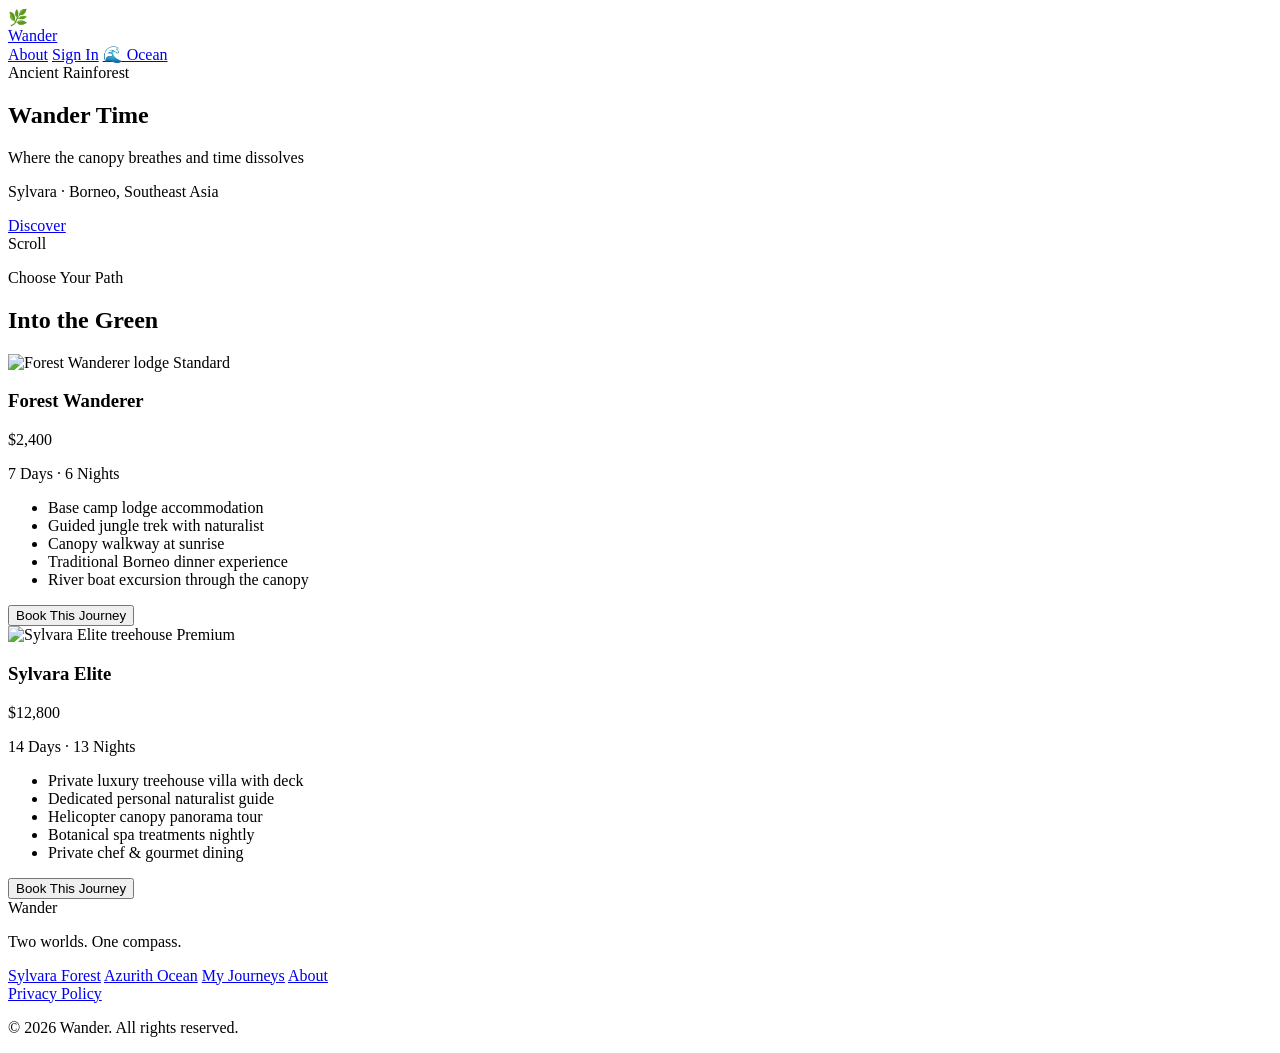
==== index.html @ bcd724b8 "each one has its own work. and label via its component" ====
<!DOCTYPE html>
<html lang="en">
<head>
    <meta charset="UTF-8">
    <meta name="viewport" content="width=device-width, initial-scale=1.0">
    <meta name="description" content="Wander into the Sylvara Rainforest. Intentional journeys for deep immersion.">
    <title>Wander — Sylvara Rainforest</title>
    <link rel="stylesheet" href="css/style.css">
</head>
<body class="forest-page">
    <!-- Custom Cursor -->
    <div id="leaf-cursor">🌿</div>

    <!-- Navigation -->
    <nav class="nav-container">
        <a href="index.html" class="wander-logo">Wander</a>
        <div class="nav-links">
            <a href="about.html"    class="glass-btn hover-link">About</a>
            <a href="bookings.html" id="bookings-link" class="hover-link glass-btn" style="display:none;">Journeys</a>
            <span id="user-label" class="user-label glass-btn" style="display:none;"></span>
            <a href="auth.html" id="auth-btn" class="glass-btn">Sign In</a>
            <a href="ocean.html" class="glass-btn ocean-switcher">🌊 Ocean</a>
        </div>
    </nav>

    <main>
        <!-- Hero Section -->
        <section class="hero-section">
            <div class="hero-bg"></div>
            <div class="hero-overlay"></div>
            <div class="hero-content scroll-reveal">
                <span class="dest-pill">Ancient Rainforest</span>
                <h1 class="wander-hero-title">Wander Time</h1>
                <p class="hero-tagline">Where the canopy breathes and time dissolves</p>
                <p class="hero-location">Sylvara · Borneo, Southeast Asia</p>
                <a href="#plans" class="glass-btn" style="margin-top: 24px;">Discover</a>
            </div>
            <div class="scroll-cue scroll-reveal delay-2">
                <div class="scroll-line"></div>
                <span class="scroll-text">Scroll</span>
            </div>
        </section>

        <!-- Plans Section -->
        <section id="plans" class="plans-section">
            <p class="section-eyebrow">Choose Your Path</p>
            <h2 class="section-title section-title-shift">Into the Green</h2>
            
            <div class="plans-grid">
                <!-- Standard Plan -->
                <article class="plan-card glass scroll-reveal delay-1">
                    <div class="plan-img-wrap">
                        <img src="https://images.unsplash.com/photo-1448375240586-882707db888b?fit=crop&w=600&q=80" alt="Forest Wanderer lodge" class="plan-img" loading="lazy">
                        <span class="plan-badge badge-standard">Standard</span>
                    </div>
                    <div class="plan-body">
                        <h3 class="plan-name">Forest Wanderer</h3>
                        <p class="plan-price">$2,400</p>
                        <p class="plan-duration">7 Days · 6 Nights</p>
                        <ul class="plan-features">
                            <li>Base camp lodge accommodation</li>
                            <li>Guided jungle trek with naturalist</li>
                            <li>Canopy walkway at sunrise</li>
                            <li>Traditional Borneo dinner experience</li>
                            <li>River boat excursion through the canopy</li>
                        </ul>
                        <button class="book-btn" data-plan='{"name":"Forest Wanderer","price":"$2,400","destination":"Sylvara Rainforest","duration":"7 Days · 6 Nights","type":"Standard"}'>Book This Journey</button>
                    </div>
                </article>

                <!-- Premium Plan -->
                <article class="plan-card glass scroll-reveal delay-2">
                    <div class="plan-img-wrap">
                        <img src="https://images.unsplash.com/photo-1596422846543-75c6fc197f07?fit=crop&w=600&q=80" alt="Sylvara Elite treehouse" class="plan-img" loading="lazy">
                        <span class="plan-badge badge-premium">Premium</span>
                    </div>
                    <div class="plan-body">
                        <h3 class="plan-name">Sylvara Elite</h3>
                        <p class="plan-price">$12,800</p>
                        <p class="plan-duration">14 Days · 13 Nights</p>
                        <ul class="plan-features">
                            <li>Private luxury treehouse villa with deck</li>
                            <li>Dedicated personal naturalist guide</li>
                            <li>Helicopter canopy panorama tour</li>
                            <li>Botanical spa treatments nightly</li>
                            <li>Private chef & gourmet dining</li>
                        </ul>
                        <button class="book-btn" data-plan='{"name":"Sylvara Elite","price":"$12,800","destination":"Sylvara Rainforest","duration":"14 Days · 13 Nights","type":"Premium"}'>Book This Journey</button>
                    </div>
                </article>
            </div>
        </section>
    </main>

    <!-- Footer -->
   <footer class="site-footer">
  <div class="footer-container">
    <div class="footer-brand">
      <span class="footer-logo">Wander</span>
      <p class="footer-tagline">Two worlds. One compass.</p>
    </div>
    <nav class="footer-nav">
      <a href="index.html" class="footer-link">Sylvara Forest</a>
      <a href="ocean.html" class="footer-link">Azurith Ocean</a>
      <a href="bookings.html" class="footer-link">My Journeys</a>
      <a href="about.html" class="footer-link">About</a>
    </nav>
    <div class="footer-legal">
      <a href="about.html#privacy" class="footer-link">Privacy Policy</a>
      <p class="footer-copyright">© 2026 Wander. All rights reserved.</p>
    </div>
  </div>
  <div class="footer-accent-line"></div>
</footer>

    <!-- Script Execution Order -->
    <script src="js/auth.js"></script>
    <script src="js/bookings.js"></script>
    <script src="js/main.js"></script>
    <script>
        // ===== BOOKING BUTTON DELEGATION =====
        document.addEventListener('DOMContentLoaded', () => {
            document.querySelectorAll('.book-btn').forEach(btn => {
                btn.addEventListener('click', () => {
                    const plan = JSON.parse(btn.dataset.plan);
                    if (typeof bookPlan === 'function') bookPlan(plan);
                });
            });
        });
    </script>
</body>
</html>
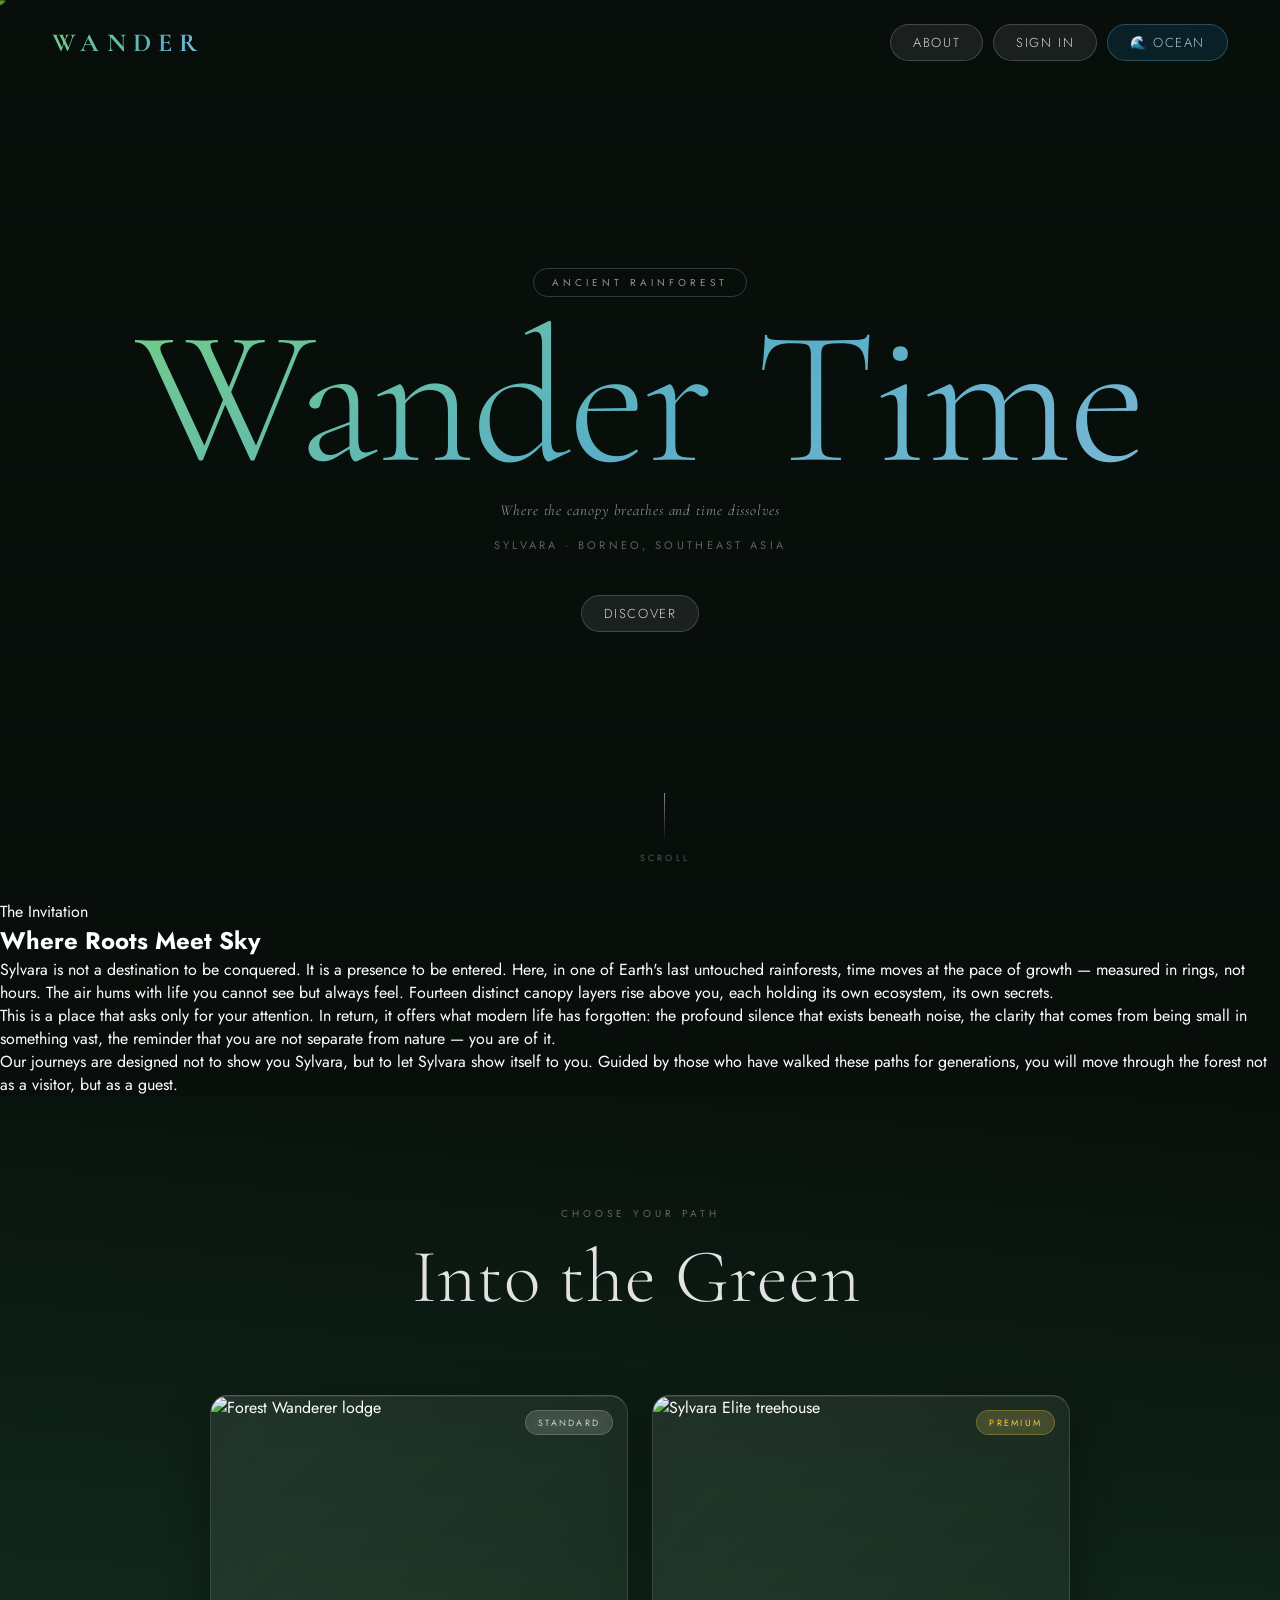
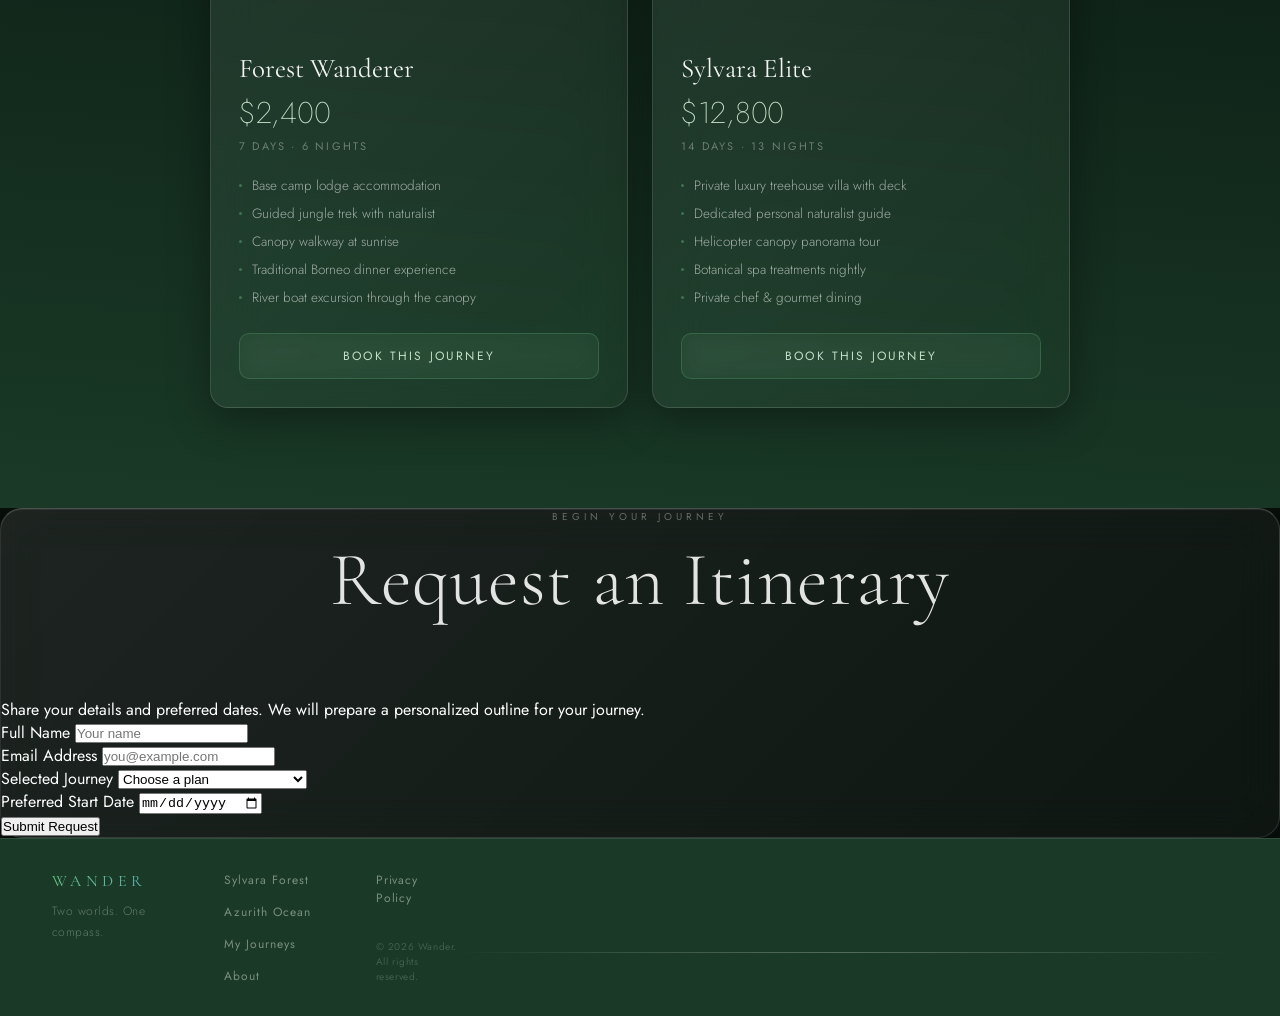
==== commit 46267820: "a little tweak" ====
--- a/index.html
+++ b/index.html
@@ -40,6 +40,19 @@
                 <span class="scroll-text">Scroll</span>
             </div>
         </section>
+
+<!-- DESTINATION INTRODUCTION -->
+<section class="intro-section">
+  <div class="intro-container">
+    <p class="intro-eyebrow">The Invitation</p>
+    <h2 class="intro-title">Where Roots Meet Sky</h2>
+    <div class="intro-content">
+      <p>Sylvara is not a destination to be conquered. It is a presence to be entered. Here, in one of Earth's last untouched rainforests, time moves at the pace of growth — measured in rings, not hours. The air hums with life you cannot see but always feel. Fourteen distinct canopy layers rise above you, each holding its own ecosystem, its own secrets.</p>
+      <p>This is a place that asks only for your attention. In return, it offers what modern life has forgotten: the profound silence that exists beneath noise, the clarity that comes from being small in something vast, the reminder that you are not separate from nature — you are of it.</p>
+      <p>Our journeys are designed not to show you Sylvara, but to let Sylvara show itself to you. Guided by those who have walked these paths for generations, you will move through the forest not as a visitor, but as a guest.</p>
+    </div>
+  </div>
+</section>
 
         <!-- Plans Section -->
         <section id="plans" class="plans-section">
@@ -90,6 +103,42 @@
                 </article>
             </div>
         </section>
+        <!-- INQUIRY / REQUEST MODULE -->
+<section id="inquiry" class="inquiry-section">
+  <div class="inquiry-container glass">
+    <p class="section-eyebrow">Begin Your Journey</p>
+    <h2 class="section-title">Request an Itinerary</h2>
+    <p class="inquiry-sub">Share your details and preferred dates. We will prepare a personalized outline for your journey.</p>
+
+    <form id="journey-inquiry-form" autocomplete="off">
+      <div class="form-grid">
+        <div class="form-group">
+          <label class="inquiry-label" for="inq-name">Full Name</label>
+          <input id="inq-name" class="inquiry-input" type="text" required placeholder="Your name">
+        </div>
+        <div class="form-group">
+          <label class="inquiry-label" for="inq-email">Email Address</label>
+          <input id="inq-email" class="inquiry-input" type="email" required placeholder="you@example.com">
+        </div>
+        <div class="form-group">
+          <label class="inquiry-label" for="inq-plan">Selected Journey</label>
+          <select id="inq-plan" class="inquiry-input" required>
+            <option value="" disabled selected>Choose a plan</option>
+            <option value="Forest Wanderer">Forest Wanderer (Standard)</option>
+            <option value="Sylvara Elite">Sylvara Elite (Premium)</option>
+            <option value="Sylvara Elite">Custom Plan (Diamond)</option>
+          </select>
+        </div>
+        <div class="form-group">
+          <label class="inquiry-label" for="inq-date">Preferred Start Date</label>
+          <input id="inq-date" class="inquiry-input" type="date" required>
+        </div>
+      </div>
+      <div id="inquiry-error" class="inquiry-error"></div>
+      <button type="submit" class="inquiry-submit">Submit Request</button>
+    </form>
+  </div>
+</section>
     </main>
 
     <!-- Footer -->
--- a/css/style.css
+++ b/css/style.css
@@ -0,0 +1,995 @@
+@import url('https://fonts.googleapis.com/css2?family=Cormorant+Garamond:ital,wght@0,300;0,400;0,600;1,300;1,400&family=Jost:wght@200;300;400;500&display=swap');
+
+/* ===== RESET ===== */
+*, *::before, *::after { margin: 0; padding: 0; box-sizing: border-box; }
+html { scroll-behavior: smooth; }
+body { font-family: 'Jost', sans-serif; overflow-x: hidden; color: #fff; }
+
+/* ===== SURFACE TEXTURE ===== */
+body::before {
+  content: '';
+  position: fixed;
+  inset: 0;
+  background-image: url("image/svg+xml,%3Csvg viewBox='0 0 256 256' xmlns='http://www.w3.org/2000/svg'%3E%3Cfilter id='noise'%3E%3CfeTurbulence type='fractalNoise' baseFrequency='0.85' numOctaves='4' stitchTiles='stitch'/%3E%3C/filter%3E%3Crect width='100%25' height='100%25' filter='url(%23noise)' opacity='0.025'/%3E%3C/svg%3E");
+  pointer-events: none;
+  z-index: 1;
+  opacity: 0.7;
+}
+
+/* ===== CUSTOM CURSOR ===== */
+* { cursor: none !important; }
+#leaf-cursor {
+  position: fixed;
+  width: 28px;
+  height: 28px;
+  top: 0; left: 0;
+  pointer-events: none;
+  z-index: 99999;
+  transform: translate(-50%, -50%) rotate(-20deg);
+  transition: transform 0.12s ease;
+  will-change: left, top;
+}
+#leaf-cursor.clicking {
+  transform: translate(-50%, -50%) rotate(-20deg) scale(0.75);
+}
+
+/* ===== CSS VARIABLES ===== */
+:root {
+  --forest-darkest: #080f0b;
+  --forest-dark:    #0d1f15;
+  --forest-mid:     #1a3a27;
+  --forest-main:    #2e5c40;
+  --forest-light:   #4d8a60;
+  --forest-cream:   #c5dfc8;
+  --forest-mist:    rgba(197,223,200,0.12);
+  --ocean-darkest:  #060d14;
+  --ocean-dark:     #0a1e2e;
+  --ocean-mid:      #0e3550;
+  --ocean-main:     #1a6a9a;
+  --ocean-light:    #7ab8d4;
+  --ocean-sky:      #b8d8ea;
+  --ocean-sand:     #dfc89a;
+  --ocean-mist:     rgba(122,184,212,0.12);
+  --glass-bg:       rgba(255,255,255,0.07);
+  --glass-border:   rgba(255,255,255,0.16);
+  --glass-shadow:   0 8px 32px rgba(0,0,0,0.25);
+}
+
+/* ===== GLASS MORPHISM (UPGRADED) ===== */
+.glass {
+  background: linear-gradient(135deg, rgba(255,255,255,0.09), rgba(255,255,255,0.03));
+  border: 1px solid rgba(255,255,255,0.12);
+  border-top: 1px solid rgba(255,255,255,0.22);
+  border-radius: 22px;
+  box-shadow: 
+    0 12px 40px rgba(0,0,0,0.35),
+    inset 0 1px 0 rgba(255,255,255,0.08);
+  backdrop-filter: blur(24px) saturate(1.15);
+  -webkit-backdrop-filter: blur(24px) saturate(1.15);
+}
+
+/* ===== GLASS BUTTONS ===== */
+.glass-btn {
+  display: inline-block;
+  background: rgba(255,255,255,0.08);
+  backdrop-filter: blur(14px);
+  -webkit-backdrop-filter: blur(14px);
+  border: 1px solid rgba(255,255,255,0.18);
+  border-radius: 100px;
+  padding: 8px 22px;
+  font-family: 'Jost', sans-serif;
+  font-size: 13px;
+  font-weight: 300;
+  letter-spacing: 0.12em;
+  text-transform: uppercase;
+  text-decoration: none;
+  color: rgba(255,255,255,0.82);
+  transition: all 0.35s cubic-bezier(0.34, 1.56, 0.64, 1);
+  white-space: nowrap;
+}
+.glass-btn:hover {
+  background: rgba(255,255,255,0.16);
+  border-color: rgba(255,255,255,0.38);
+  color: #fff;
+  box-shadow: 0 0 24px rgba(255,255,255,0.08);
+  transform: translateY(-1px);
+}
+.glass-btn:active { transform: scale(0.97); transition-duration: 0.1s; }
+.ocean-switcher {
+  background: rgba(26,106,154,0.2);
+  border-color: rgba(122,184,212,0.3);
+  color: rgba(184,216,234,0.9);
+}
+.ocean-switcher:hover {
+  background: rgba(26,106,154,0.35);
+  border-color: rgba(122,184,212,0.55);
+  color: #b8d8ea;
+}
+.forest-switcher {
+  background: rgba(46,92,64,0.25);
+  border-color: rgba(77,138,96,0.35);
+  color: rgba(197,223,200,0.9);
+}
+.forest-switcher:hover {
+  background: rgba(46,92,64,0.42);
+  border-color: rgba(197,223,200,0.5);
+  color: #c5dfc8;
+}
+
+/* ===== NAVBAR ===== */
+.nav-container {
+  position: fixed;
+  top: 0;
+  width: 100%;
+  z-index: 200;
+  padding: 24px 52px;
+  display: flex;
+  justify-content: space-between;
+  align-items: center;
+  transition: padding 0.4s ease, background 0.4s ease;
+}
+.nav-container.scrolled {
+  padding: 14px 52px;
+  background: rgba(0,0,0,0.35);
+  backdrop-filter: blur(24px);
+  -webkit-backdrop-filter: blur(24px);
+  border-bottom: 1px solid rgba(255,255,255,0.07);
+}
+.nav-links { display: flex; gap: 10px; align-items: center; }
+
+/* ===== WANDER LOGO: LIQUID GRADIENT FLOW ===== */
+/* ===== WANDER LOGO: BOLD + LIQUID GRADIENT ===== */
+.wander-logo {
+  font-family: 'Cormorant Garamond', serif;
+  font-weight: 800;
+  font-size: 26px;
+  letter-spacing: 0.28em;
+  text-transform: uppercase;
+  text-decoration: none;
+  background: linear-gradient(115deg, #72cc87 0%, #5aaec8 40%, #d4f0ff 70%, #8ecfe8 100%);
+  background-size: 200% 200%;
+  background-position: 0% 50%;
+  -webkit-background-clip: text;
+  background-clip: text;
+  -webkit-text-fill-color: transparent;
+  color: transparent;
+  animation: logo-gradient-flow 9s ease-in-out infinite;
+  will-change: background-position;
+}
+
+@keyframes logo-gradient-flow {
+  0%, 100% { background-position: 0% 50%; }
+  50% { background-position: 100% 50%; }
+}
+
+@media (prefers-reduced-motion: reduce) {
+  .wander-logo { animation: none; }
+}
+/* ===== USER LABEL ===== */
+.user-label {
+  font-size: 12px;
+  letter-spacing: 0.1em;
+  color: rgba(255,255,255,0.4);
+  font-weight: 300;
+  padding: 8px 12px;
+}
+
+/* ===== HERO ===== */
+.hero-section {
+  position: relative;
+  height: 100vh;
+  min-height: 600px;
+  display: flex;
+  flex-direction: column;
+  align-items: center;
+  justify-content: center;
+  overflow: hidden;
+}
+.hero-bg {
+  position: absolute;
+  inset: -6%;
+  background-size: cover;
+  background-position: center;
+  will-change: transform;
+  z-index: 0;
+  transition: transform 0.08s linear;
+}
+.hero-overlay { position: absolute; inset: 0; z-index: 1; }
+.hero-content {
+  position: relative;
+  z-index: 2;
+  text-align: center;
+  display: flex;
+  flex-direction: column;
+  align-items: center;
+  gap: 18px;
+  padding: 0 24px;
+}
+/* Forest hero */
+.forest-page .hero-bg {
+  background-image: url('https://images.unsplash.com/photo-1448375240586-882707db888b?fit=crop&w=1920&q=80');
+}
+.forest-page .hero-overlay {
+  background: linear-gradient(to bottom, rgba(8,15,11,0.45) 0%, rgba(8,15,11,0.15) 40%, rgba(8,15,11,0.72) 100%);
+}
+.forest-page { background-color: var(--forest-darkest); }
+/* Ocean hero */
+.ocean-page .hero-bg {
+  background-image: url('https://images.unsplash.com/photo-1505118380757-91f5f5632de0?fit=crop&w=1920&q=80');
+}
+.ocean-page .hero-overlay {
+  background: linear-gradient(to bottom, rgba(6,13,20,0.35) 0%, rgba(6,13,20,0.1) 40%, rgba(6,13,20,0.7) 100%);
+}
+.ocean-page { background-color: var(--ocean-darkest); }
+
+/* ===== HERO TYPOGRAPHY ===== */
+.dest-pill {
+  font-size: 10px;
+  font-weight: 400;
+  letter-spacing: 0.4em;
+  text-transform: uppercase;
+  color: rgba(255,255,255,0.55);
+  padding: 6px 18px;
+  border: 1px solid rgba(255,255,255,0.18);
+  border-radius: 100px;
+  backdrop-filter: blur(8px);
+}
+.wander-hero-title {
+  font-family: 'Cormorant Garamond', serif;
+  font-weight: 300;
+  font-size: clamp(88px, 15vw, 196px);
+  line-height: 0.88;
+  letter-spacing: -0.01em;
+  background: linear-gradient(150deg, #72cc87 0%, #5aaec8 55%, #7ab8d4 100%);
+  -webkit-background-clip: text;
+  -webkit-text-fill-color: transparent;
+  background-clip: text;
+}
+.hero-tagline {
+  font-size: 15px;
+  font-weight: 300;
+  font-style: italic;
+  font-family: 'Cormorant Garamond', serif;
+  color: rgba(255,255,255,0.6);
+  letter-spacing: 0.06em;
+}
+.hero-location {
+  font-size: 11px;
+  font-weight: 400;
+  letter-spacing: 0.3em;
+  text-transform: uppercase;
+  color: rgba(255,255,255,0.35);
+}
+
+/* ===== SCROLL INDICATOR ===== */
+.scroll-cue {
+  position: absolute;
+  bottom: 36px;
+  left: 50%;
+  transform: translateX(-50%);
+  z-index: 2;
+  display: flex;
+  flex-direction: column;
+  align-items: center;
+  gap: 10px;
+}
+.scroll-line {
+  width: 1px;
+  height: 48px;
+  background: linear-gradient(to bottom, rgba(255,255,255,0.5), transparent);
+  animation: lineBreath 2.2s ease-in-out infinite;
+}
+.scroll-text {
+  font-size: 9px;
+  letter-spacing: 0.35em;
+  text-transform: uppercase;
+  color: rgba(255,255,255,0.3);
+}
+@keyframes lineBreath {
+  0%, 100% { opacity: 0.35; transform: scaleY(1); }
+  50% { opacity: 0.75; transform: scaleY(1.15); }
+}
+
+/* ===== PLANS SECTION ===== */
+.plans-section {
+  padding: 110px 52px 100px;
+  position: relative;
+  z-index: 2;
+}
+.forest-page .plans-section {
+  background: linear-gradient(185deg, var(--forest-darkest) 0%, var(--forest-dark) 35%, var(--forest-mid) 100%);
+}
+.ocean-page .plans-section {
+  background: linear-gradient(185deg, var(--ocean-darkest) 0%, var(--ocean-dark) 35%, var(--ocean-mid) 100%);
+}
+.section-eyebrow {
+  font-size: 10px;
+  letter-spacing: 0.4em;
+  text-transform: uppercase;
+  color: rgba(255,255,255,0.35);
+  text-align: center;
+  margin-bottom: 10px;
+}
+.section-title {
+  font-family: 'Cormorant Garamond', serif;
+  font-size: clamp(42px, 6vw, 76px);
+  font-weight: 300;
+  text-align: center;
+  color: rgba(255,255,255,0.88);
+  margin-bottom: 72px;
+  letter-spacing: 0.01em;
+  display: inline-block;
+  width: 100%;
+}
+
+/* ===== PLAN CARDS ===== */
+.plans-grid {
+  display: grid;
+  grid-template-columns: repeat(auto-fit, minmax(320px, 1fr));
+  gap: 24px;
+  max-width: 860px;
+  margin: 0 auto;
+}
+.plan-card {
+  border-radius: 18px;
+  overflow: hidden;
+  transition: transform 0.45s cubic-bezier(0.4,0,0.2,1), box-shadow 0.45s ease;
+}
+.plan-card:hover {
+  transform: translateY(-10px);
+  box-shadow: 0 32px 72px rgba(0,0,0,0.45);
+}
+.plan-img-wrap {
+  height: 230px;
+  overflow: hidden;
+  position: relative;
+}
+.plan-img {
+  width: 100%;
+  height: 100%;
+  object-fit: cover;
+  transition: transform 0.7s cubic-bezier(0.4,0,0.2,1);
+  display: block;
+}
+.plan-card:hover .plan-img { transform: scale(1.08); }
+.plan-badge {
+  position: absolute;
+  top: 14px;
+  right: 14px;
+  font-size: 9px;
+  letter-spacing: 0.25em;
+  text-transform: uppercase;
+  padding: 5px 12px;
+  border-radius: 100px;
+  font-weight: 400;
+}
+.badge-standard {
+  background: rgba(255,255,255,0.12);
+  backdrop-filter: blur(10px);
+  color: rgba(255,255,255,0.75);
+  border: 1px solid rgba(255,255,255,0.18);
+}
+.badge-premium {
+  background: rgba(255,210,60,0.15);
+  backdrop-filter: blur(10px);
+  color: #f5c842;
+  border: 1px solid rgba(255,210,60,0.28);
+}
+.plan-body { padding: 26px 28px 28px; }
+.plan-name {
+  font-family: 'Cormorant Garamond', serif;
+  font-size: 27px;
+  font-weight: 400;
+  color: rgba(255,255,255,0.94);
+  margin-bottom: 6px;
+}
+.plan-price {
+  font-size: 30px;
+  font-weight: 200;
+  letter-spacing: -0.01em;
+  margin-bottom: 4px;
+}
+.forest-page .plan-price { color: var(--forest-cream); }
+.ocean-page  .plan-price  { color: var(--ocean-sand); }
+.plan-duration {
+  font-size: 11px;
+  letter-spacing: 0.2em;
+  text-transform: uppercase;
+  color: rgba(255,255,255,0.35);
+  margin-bottom: 22px;
+}
+.plan-features {
+  list-style: none;
+  margin-bottom: 26px;
+  display: flex;
+  flex-direction: column;
+  gap: 9px;
+}
+.plan-features li {
+  font-size: 13.5px;
+  font-weight: 300;
+  color: rgba(255,255,255,0.58);
+  display: flex;
+  align-items: center;
+  gap: 10px;
+}
+.plan-features li::before {
+  content: '';
+  width: 3px;
+  height: 3px;
+  border-radius: 50%;
+  flex-shrink: 0;
+  opacity: 0.7;
+}
+.forest-page .plan-features li::before { background: var(--forest-light); }
+.ocean-page  .plan-features li::before { background: var(--ocean-light); }
+
+/* Book Button */
+.book-btn {
+  width: 100%;
+  padding: 13px;
+  border-radius: 10px;
+  font-family: 'Jost', sans-serif;
+  font-size: 12px;
+  font-weight: 400;
+  letter-spacing: 0.18em;
+  text-transform: uppercase;
+  border: none;
+  transition: all 0.35s cubic-bezier(0.34, 1.56, 0.64, 1);
+}
+.forest-page .book-btn {
+  background: rgba(46,92,64,0.3);
+  backdrop-filter: blur(12px);
+  border: 1px solid rgba(77,138,96,0.45);
+  color: var(--forest-cream);
+}
+.forest-page .book-btn:hover {
+  background: rgba(46,92,64,0.55);
+  border-color: rgba(197,223,200,0.55);
+  box-shadow: 0 0 32px rgba(46,92,64,0.35);
+  transform: translateY(-2px);
+}
+.forest-page .book-btn:active { transform: scale(0.98); transition-duration: 0.1s; }
+.ocean-page .book-btn {
+  background: rgba(26,106,154,0.28);
+  backdrop-filter: blur(12px);
+  border: 1px solid rgba(26,106,154,0.5);
+  color: var(--ocean-sky);
+}
+.ocean-page .book-btn:hover {
+  background: rgba(26,106,154,0.48);
+  border-color: rgba(122,184,212,0.55);
+  box-shadow: 0 0 32px rgba(26,106,154,0.3);
+  transform: translateY(-2px);
+}
+.ocean-page .book-btn:active { transform: scale(0.98); transition-duration: 0.1s; }
+
+/* ===== SCROLL REVEAL (UPGRADED) ===== */
+.scroll-reveal {
+  opacity: 0;
+  transform: translateY(24px) scale(0.98);
+  filter: blur(4px);
+  transition: opacity 0.9s cubic-bezier(0.4,0,0.2,1),
+              transform 0.9s cubic-bezier(0.4,0,0.2,1),
+              filter 0.7s cubic-bezier(0.4,0,0.2,1);
+}
+.scroll-reveal.delay-1 { transition-delay: 0.12s; }
+.scroll-reveal.delay-2 { transition-delay: 0.24s; }
+.scroll-reveal.delay-3 { transition-delay: 0.36s; }
+.scroll-reveal.delay-4 { transition-delay: 0.5s; }
+.scroll-reveal.revealed {
+  opacity: 1;
+  transform: translateY(0) scale(1);
+  filter: blur(0);
+}
+
+/* ===== SCROLL SHIFT ===== */
+.section-title-shift {
+  display: block;
+  transition: transform 0.12s linear;
+}
+
+/* ===== TOAST ===== */
+.wander-toast {
+  position: fixed;
+  bottom: 44px;
+  left: 50%;
+  transform: translateX(-50%) translateY(16px);
+  background: rgba(20,30,22,0.9);
+  backdrop-filter: blur(20px);
+  -webkit-backdrop-filter: blur(20px);
+  border: 1px solid rgba(255,255,255,0.14);
+  color: rgba(255,255,255,0.88);
+  padding: 13px 32px;
+  border-radius: 100px;
+  font-family: 'Jost', sans-serif;
+  font-size: 13px;
+  font-weight: 300;
+  letter-spacing: 0.06em;
+  z-index: 9999;
+  opacity: 0;
+  transition: all 0.4s cubic-bezier(0.4,0,0.2,1);
+  pointer-events: none;
+}
+.wander-toast.show {
+  opacity: 1;
+  transform: translateX(-50%) translateY(0);
+}
+
+/* ===== FOOTER ===== */
+/* ===== PREMIUM FOOTER ===== */
+.site-footer {
+  position: relative;
+  padding: 72px 52px 32px;
+  border-top: 1px solid rgba(255,255,255,0.08);
+  transition: background 0.5s ease;
+}
+.forest-page .site-footer {
+  background: linear-gradient(185deg, var(--forest-mid) 0%, var(--forest-darkest) 100%);
+  border-top-color: rgba(197,223,200,0.12);
+}
+.ocean-page .site-footer {
+  background: linear-gradient(185deg, var(--ocean-mid) 0%, var(--ocean-darkest) 100%);
+  border-top-color: rgba(122,184,212,0.12);
+}
+
+.footer-container {
+  display: grid;
+  grid-template-columns: 1.2fr 1fr 0.8fr;
+  gap: 48px;
+  max-width: 1100px;
+  margin: 0 auto;
+}
+
+.footer-logo {
+  font-family: 'Cormorant Garamond', serif;
+  font-size: 16px;
+  letter-spacing: 0.28em;
+  text-transform: uppercase;
+  background: linear-gradient(135deg, #68c281, #5aaec8);
+  -webkit-background-clip: text;
+  -webkit-text-fill-color: transparent;
+  background-clip: text;
+  display: block;
+  margin-bottom: 10px;
+}
+
+.footer-tagline {
+  font-size: 12px;
+  font-weight: 300;
+  color: rgba(255,255,255,0.32);
+  letter-spacing: 0.04em;
+  line-height: 1.7;
+}
+
+.footer-nav, .footer-legal {
+  display: flex;
+  flex-direction: column;
+  gap: 14px;
+}
+
+.footer-link {
+  font-size: 12px;
+  letter-spacing: 0.08em;
+  color: rgba(255,255,255,0.42);
+  text-decoration: none;
+  transition: color 0.3s ease, transform 0.25s ease;
+  display: inline-block;
+}
+.footer-link:hover {
+  color: rgba(255,255,255,0.88);
+  transform: translateX(4px);
+}
+
+.footer-copyright {
+  font-size: 10px;
+  color: rgba(255,255,255,0.18);
+  margin-top: 18px;
+  letter-spacing: 0.06em;
+}
+
+.footer-accent-line {
+  width: 100%;
+  height: 1px;
+  margin-top: 48px;
+  background: linear-gradient(90deg, 
+    transparent 0%, 
+    rgba(255,255,255,0.12) 20%, 
+    rgba(255,255,255,0.25) 50%, 
+    rgba(255,255,255,0.12) 80%, 
+    transparent 100%
+  );
+}
+
+
+/* ===== AUTH PAGE ===== */
+.auth-page {
+  min-height: 100vh;
+  background: linear-gradient(145deg, var(--forest-darkest) 0%, #06111d 55%, var(--ocean-darkest) 100%);
+  display: flex;
+  align-items: center;
+  justify-content: center;
+  padding: 100px 24px 48px;
+  position: relative;
+  z-index: 2;
+}
+.auth-card {
+  width: 100%;
+  max-width: 400px;
+  border-radius: 22px;
+  padding: 48px 42px;
+}
+.auth-logo {
+  font-family: 'Cormorant Garamond', serif;
+  font-size: 18px;
+  letter-spacing: 0.35em;
+  text-transform: uppercase;
+  background: linear-gradient(135deg, #68c281, #5aaec8);
+  -webkit-background-clip: text;
+  -webkit-text-fill-color: transparent;
+  background-clip: text;
+  display: block;
+  margin-bottom: 32px;
+}
+.auth-title {
+  font-family: 'Cormorant Garamond', serif;
+  font-size: 38px;
+  font-weight: 300;
+  color: rgba(255,255,255,0.92);
+  margin-bottom: 6px;
+}
+.auth-sub {
+  font-size: 13px;
+  font-weight: 300;
+  color: rgba(255,255,255,0.38);
+  margin-bottom: 36px;
+  letter-spacing: 0.04em;
+}
+.auth-label {
+  font-size: 10px;
+  letter-spacing: 0.3em;
+  text-transform: uppercase;
+  color: rgba(255,255,255,0.4);
+  display: block;
+  margin-bottom: 7px;
+}
+.auth-input {
+  width: 100%;
+  background: rgba(255,255,255,0.06);
+  border: 1px solid rgba(255,255,255,0.13);
+  border-radius: 10px;
+  padding: 13px 16px;
+  font-family: 'Jost', sans-serif;
+  font-size: 14px;
+  font-weight: 300;
+  color: rgba(255,255,255,0.88);
+  outline: none;
+  transition: border-color 0.3s, box-shadow 0.3s, transform 0.2s;
+  margin-bottom: 20px;
+}
+.auth-input::placeholder { color: rgba(255,255,255,0.25); }
+.auth-input:focus {
+  border-color: rgba(255,255,255,0.35);
+  box-shadow: 0 0 0 4px rgba(255,255,255,0.06);
+  transform: translateY(-1px);
+}
+.auth-submit {
+  width: 100%;
+  padding: 14px;
+  border-radius: 10px;
+  font-family: 'Jost', sans-serif;
+  font-size: 12px;
+  font-weight: 400;
+  letter-spacing: 0.2em;
+  text-transform: uppercase;
+  background: rgba(255,255,255,0.1);
+  backdrop-filter: blur(12px);
+  border: 1px solid rgba(255,255,255,0.2);
+  color: rgba(255,255,255,0.9);
+  transition: all 0.35s cubic-bezier(0.34, 1.56, 0.64, 1);
+  margin-top: 6px;
+}
+.auth-submit:hover {
+  background: rgba(255,255,255,0.18);
+  border-color: rgba(255,255,255,0.38);
+  box-shadow: 0 0 28px rgba(255,255,255,0.07);
+  color: #fff;
+  transform: translateY(-1px);
+}
+.auth-submit:active { transform: scale(0.98); transition-duration: 0.1s; }
+.auth-toggle {
+  text-align: center;
+  margin-top: 26px;
+  font-size: 13px;
+  font-weight: 300;
+  color: rgba(255,255,255,0.35);
+}
+.auth-toggle a {
+  color: rgba(255,255,255,0.7);
+  text-decoration: none;
+  border-bottom: 1px solid rgba(255,255,255,0.25);
+  transition: color 0.3s, border-color 0.3s;
+}
+.auth-toggle a:hover { color: #fff; border-color: rgba(255,255,255,0.65); }
+.auth-error {
+  font-size: 12px;
+  color: #ff8888;
+  margin-bottom: 14px;
+  letter-spacing: 0.04em;
+  min-height: 18px;
+}
+
+/* ===== BOOKINGS PAGE ===== */
+.inner-page {
+  min-height: 100vh;
+  padding: 120px 52px 80px;
+  position: relative;
+  z-index: 2;
+}
+.forest-page.inner-page, .forest-page .inner-page {
+  background: linear-gradient(170deg, var(--forest-darkest) 0%, var(--forest-dark) 50%, var(--forest-mid) 100%);
+}
+.default-inner {
+  background: linear-gradient(145deg, var(--forest-darkest) 0%, #060f14 60%, var(--ocean-dark) 100%);
+}
+.page-title {
+  font-family: 'Cormorant Garamond', serif;
+  font-size: clamp(42px, 7vw, 80px);
+  font-weight: 300;
+  color: rgba(255,255,255,0.9);
+  margin-bottom: 8px;
+}
+.page-sub {
+  font-size: 13px;
+  font-weight: 300;
+  color: rgba(255,255,255,0.35);
+  letter-spacing: 0.06em;
+  margin-bottom: 56px;
+}
+.booking-item {
+  border-radius: 14px;
+  padding: 22px 26px;
+  margin-bottom: 14px;
+  display: flex;
+  justify-content: space-between;
+  align-items: center;
+  gap: 20px;
+  background: rgba(255,255,255,0.04);
+  border: 1px solid rgba(255,255,255,0.08);
+  transition: background 0.3s;
+}
+.booking-item:hover { background: rgba(255,255,255,0.07); }
+.booking-left { flex: 1; }
+.booking-name {
+  font-family: 'Cormorant Garamond', serif;
+  font-size: 23px;
+  font-weight: 400;
+  color: rgba(255,255,255,0.9);
+  margin-bottom: 4px;
+}
+.booking-meta {
+  font-size: 12px;
+  font-weight: 300;
+  color: rgba(255,255,255,0.38);
+  letter-spacing: 0.05em;
+}
+.booking-right { display: flex; align-items: center; gap: 20px; flex-shrink: 0; }
+.booking-price {
+  font-size: 24px;
+  font-weight: 200;
+  color: var(--forest-cream);
+  letter-spacing: -0.01em;
+}
+.cancel-btn {
+  background: rgba(220,60,60,0.1);
+  border: 1px solid rgba(220,60,60,0.22);
+  color: rgba(255,140,140,0.75);
+  border-radius: 8px;
+  padding: 7px 15px;
+  font-family: 'Jost', sans-serif;
+  font-size: 10px;
+  letter-spacing: 0.18em;
+  text-transform: uppercase;
+  font-weight: 400;
+  transition: all 0.3s;
+}
+.cancel-btn:hover {
+  background: rgba(220,60,60,0.22);
+  border-color: rgba(220,60,60,0.4);
+  color: #ff9999;
+}
+.empty-state {
+  text-align: center;
+  padding: 100px 24px;
+  color: rgba(255,255,255,0.3);
+}
+.empty-state-title {
+  font-family: 'Cormorant Garamond', serif;
+  font-size: 36px;
+  font-weight: 300;
+  margin-bottom: 12px;
+  color: rgba(255,255,255,0.4);
+}
+.empty-state-text {
+  font-size: 14px;
+  font-weight: 300;
+  margin-bottom: 32px;
+  letter-spacing: 0.04em;
+}
+
+/* ===== ABOUT PAGE ===== */
+.about-content { max-width: 680px; margin: 0 auto; }
+.about-hero-title {
+  font-family: 'Cormorant Garamond', serif;
+  font-size: clamp(64px, 12vw, 130px);
+  font-weight: 300;
+  line-height: 0.9;
+  background: linear-gradient(135deg, #72cc87 0%, #5aaec8 100%);
+  -webkit-background-clip: text;
+  -webkit-text-fill-color: transparent;
+  background-clip: text;
+  margin-bottom: 56px;
+}
+.about-label {
+  font-size: 10px;
+  letter-spacing: 0.4em;
+  text-transform: uppercase;
+  color: rgba(255,255,255,0.3);
+  margin-bottom: 14px;
+}
+.about-text {
+  font-size: 16px;
+  font-weight: 300;
+  line-height: 1.9;
+  color: rgba(255,255,255,0.6);
+  margin-bottom: 24px;
+  max-width: 60ch;
+}
+.about-divider { width: 60px; height: 1px; background: rgba(255,255,255,0.12); margin: 64px 0; }
+.privacy-title {
+  font-family: 'Cormorant Garamond', serif;
+  font-size: 32px;
+  font-weight: 300;
+  color: rgba(255,255,255,0.7);
+  margin-bottom: 28px;
+}
+.privacy-item { margin-bottom: 22px; }
+.privacy-item-title {
+  font-size: 12px;
+  letter-spacing: 0.2em;
+  text-transform: uppercase;
+  color: rgba(255,255,255,0.45);
+  margin-bottom: 8px;
+  font-weight: 400;
+}
+.privacy-item-text {
+  font-size: 14px;
+  font-weight: 300;
+  line-height: 1.8;
+  color: rgba(255,255,255,0.45);
+}
+
+/* ===== ACCESSIBILITY: REDUCED MOTION ===== */
+@media (prefers-reduced-motion: reduce) {
+  *, *::before, *::after {
+    animation-duration: 0.01ms !important;
+    animation-iteration-count: 1 !important;
+    transition-duration: 0.01ms !important;
+    scroll-behavior: auto !important;
+  }
+  .hero-bg { transform: none !important; }
+  #leaf-cursor { display: none !important; }
+  * { cursor: auto !important; }
+  .scroll-reveal { opacity: 1; transform: none; filter: none; }
+}
+
+/* ===== FOOTER (DESKTOP BASE) ===== */
+.site-footer {
+  display: flex;
+  justify-content: space-between;
+  align-items: center;
+  padding: 32px 52px;
+  border-top: 1px solid rgba(255,255,255,0.07);
+}
+.forest-page .site-footer { background: var(--forest-mid); }
+.ocean-page .site-footer { background: var(--ocean-mid); }
+
+.footer-text {
+  font-size: 11px;
+  letter-spacing: 0.1em;
+  color: rgba(255,255,255,0.25);
+  text-decoration: none;
+  transition: color 0.3s;
+}
+.footer-text:hover { color: rgba(255,255,255,0.55); }
+
+/* ===== RESPONSIVE & MOBILE OPTIMIZATION ===== */
+@media (max-width: 768px) {
+  /* Navigation */
+  .nav-container { padding: 16px 24px; }
+  .nav-container.scrolled { padding: 12px 24px; }
+  .nav-links { gap: 8px; flex-wrap: wrap; justify-content: center; }
+  .nav-links .glass-btn { padding: 7px 14px; font-size: 11px; }
+
+  /* Hero */
+  .hero-section { min-height: 100svh; }
+  .wander-hero-title { font-size: clamp(68px, 18vw, 110px); line-height: 0.9; }
+  .hero-tagline { font-size: 14px; }
+  .scroll-cue { display: none; }
+
+  /* Plans */
+  .plans-section { padding: 60px 24px; }
+  .section-title { margin-bottom: 40px; }
+  .plans-grid { grid-template-columns: 1fr; max-width: 100%; gap: 20px; }
+  .plan-img-wrap { height: 200px; }
+  .plan-body { padding: 22px; }
+
+  /* Inner Pages & Bookings */
+  .inner-page { padding: 90px 24px 60px; }
+  .booking-item { flex-direction: column; align-items: flex-start; gap: 16px; padding: 18px; }
+  .booking-right { width: 100%; justify-content: space-between; align-items: center; }
+
+  /* Footer (MOBILE ONLY) */
+  .site-footer {
+    flex-direction: column;
+    gap: 16px;
+    text-align: center;
+    padding: 28px 24px;
+  }
+
+  /* Touch Target Compliance */
+  .book-btn, .cancel-btn, .auth-submit { min-height: 48px; }
+}
+
+@media (max-width: 480px) {
+  .nav-links { gap: 6px; }
+  .auth-card { padding: 32px 20px; }
+  .auth-input { font-size: 16px; } /* Prevents iOS zoom on focus */
+  .page-title { font-size: clamp(36px, 10vw, 64px); }
+}
+
+/* ===== TOUCH & POINTER OPTIMIZATION ===== */
+@media (hover: none) and (pointer: coarse) {
+  #leaf-cursor { display: none !important; }
+  * { cursor: auto !important; }
+  .hover-link::after { display: none; }
+  .plan-card:hover { transform: none; box-shadow: none; }
+  .plan-card:hover .plan-img { transform: none; }
+  .glass-btn:active, .book-btn:active, .auth-submit:active, .cancel-btn:active {
+    transform: scale(0.97);
+    transition-duration: 0.1s;
+  }
+}
+
+/* ===== HEARTBEAT ANIMATION ===== */
+@keyframes heartbeat-forest {
+  0% { box-shadow: 0 0 0 0 rgba(77, 138, 96, 0.4); transform: scale(1); }
+  15% { box-shadow: 0 0 12px 4px rgba(77, 138, 96, 0.7); transform: scale(1.03); }
+  30% { box-shadow: 0 0 0 0 rgba(77, 138, 96, 0.4); transform: scale(1); }
+  45% { box-shadow: 0 0 12px 4px rgba(77, 138, 96, 0.7); transform: scale(1.03); }
+  60% { box-shadow: 0 0 0 0 rgba(77, 138, 96, 0); transform: scale(1); }
+}
+
+@keyframes heartbeat-ocean {
+  0% { box-shadow: 0 0 0 0 rgba(122, 184, 212, 0.4); transform: scale(1); }
+  15% { box-shadow: 0 0 12px 4px rgba(122, 184, 212, 0.7); transform: scale(1.03); }
+  30% { box-shadow: 0 0 0 0 rgba(122, 184, 212, 0.4); transform: scale(1); }
+  45% { box-shadow: 0 0 12px 4px rgba(122, 184, 212, 0.7); transform: scale(1.03); }
+  60% { box-shadow: 0 0 0 0 rgba(122, 184, 212, 0); transform: scale(1); }
+}
+
+/* Apply to buttons */
+.forest-page .book-btn {
+  animation: heartbeat-forest 2.5s infinite ease-in-out;
+}
+
+.ocean-page .book-btn {
+  animation: heartbeat-ocean 2s infinite ease-in-out;
+}
+
+/* Interaction: Pause animation on hover to prevent fighting with hover lift */
+.book-btn:hover {
+  animation-play-state: paused;
+  /* Ensure hover transform overrides the animation scale */
+  transform: translateY(-2px) scale(1) !important; 
+}
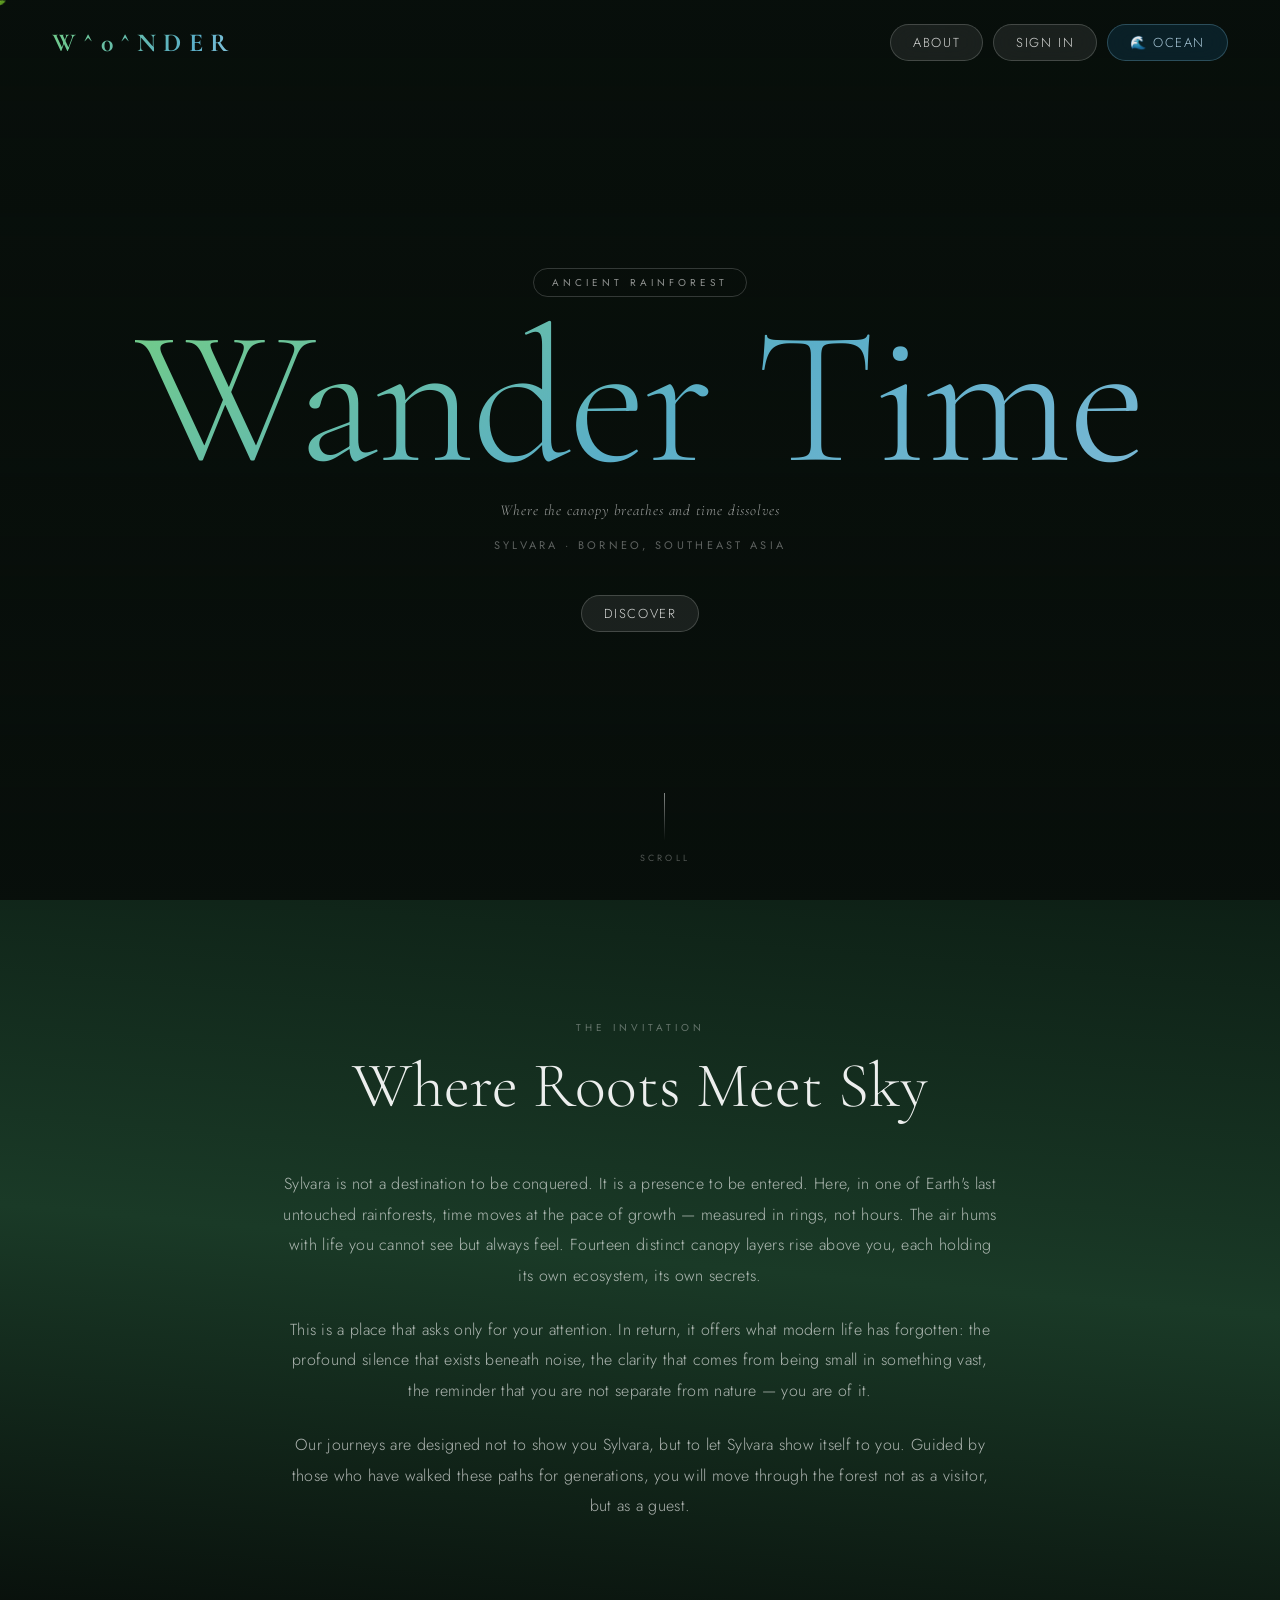
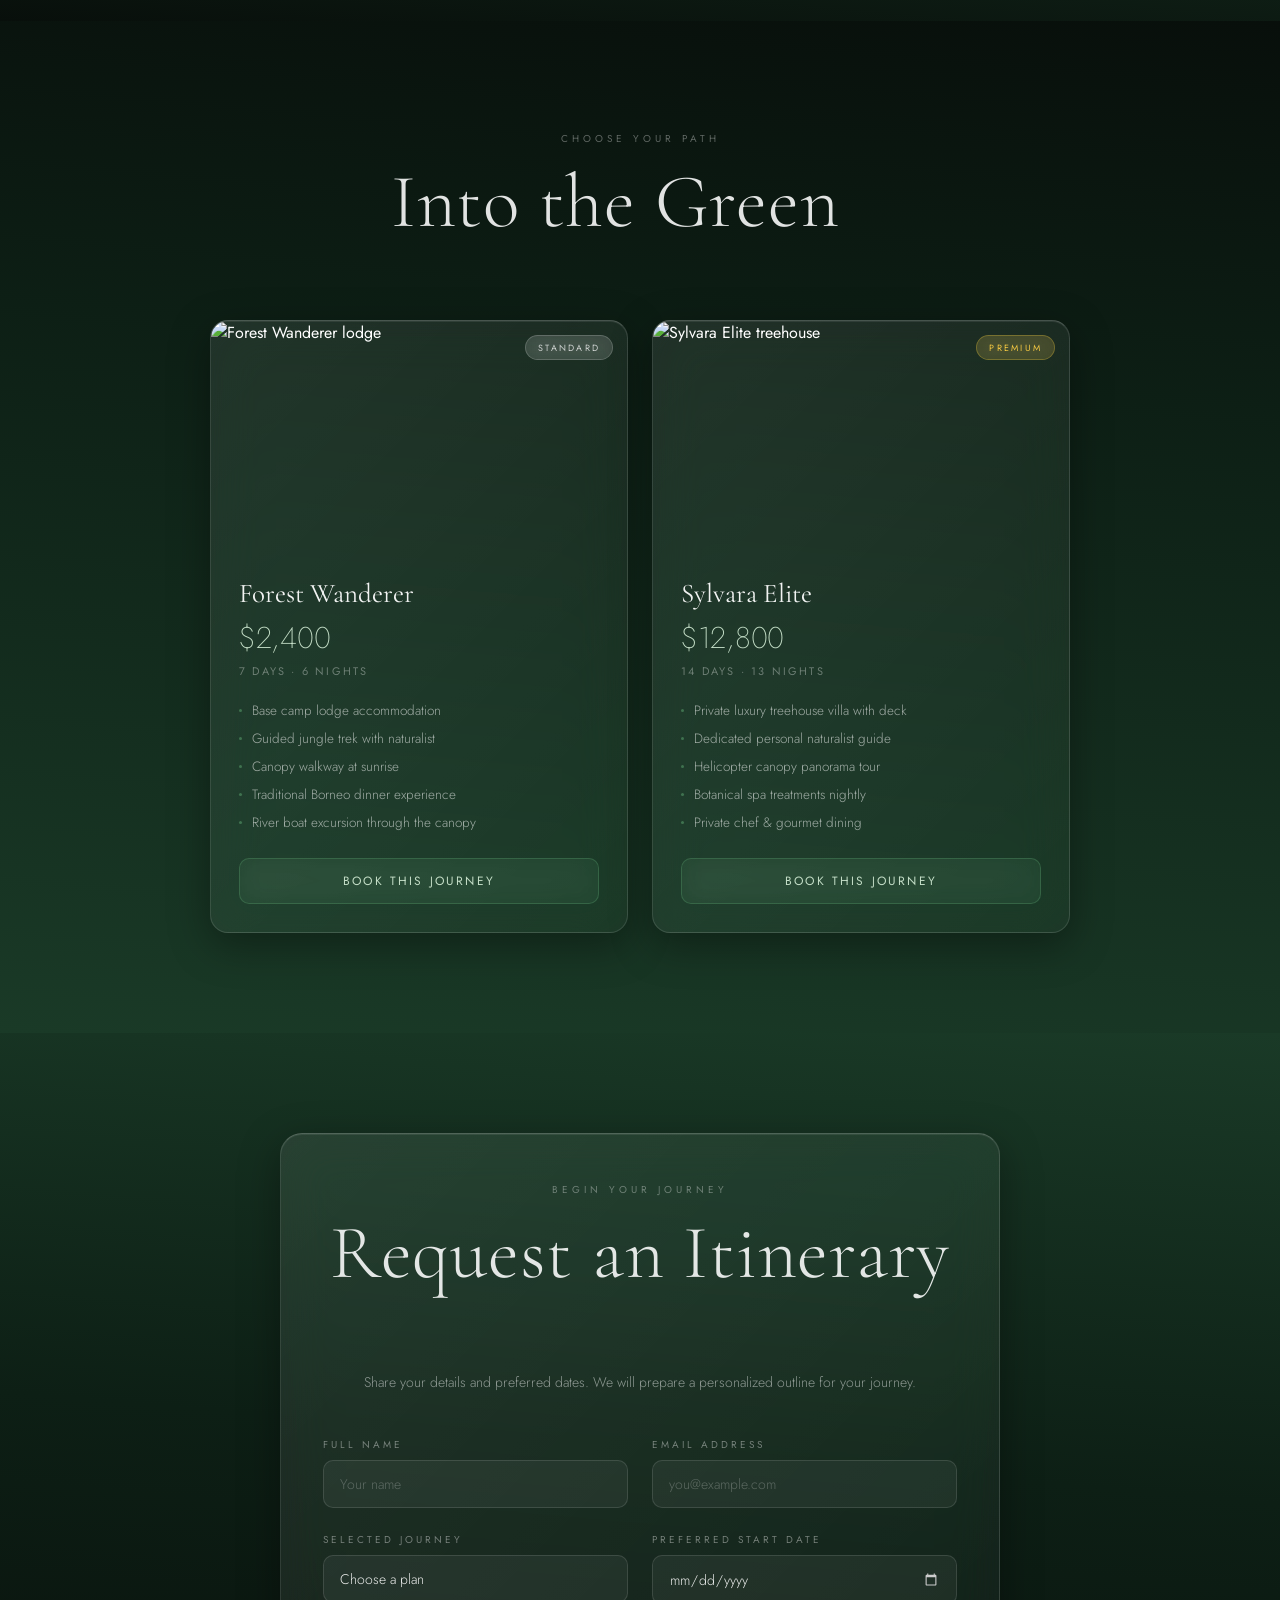
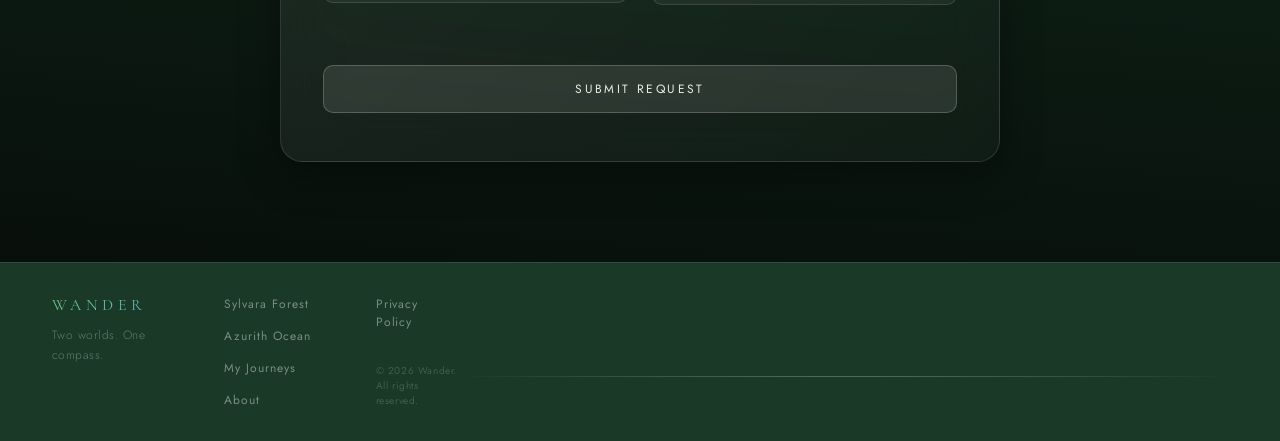
==== commit 8165576e: "fixed some bug" ====
--- a/index.html
+++ b/index.html
@@ -13,7 +13,7 @@
 
     <!-- Navigation -->
     <nav class="nav-container">
-        <a href="index.html" class="wander-logo">Wander</a>
+        <a href="index.html" class="wander-logo">W^0^nder</a>
         <div class="nav-links">
             <a href="about.html"    class="glass-btn hover-link">About</a>
             <a href="bookings.html" id="bookings-link" class="hover-link glass-btn" style="display:none;">Journeys</a>
--- a/css/style.css
+++ b/css/style.css
@@ -424,6 +424,66 @@
 .forest-page .plan-features li::before { background: var(--forest-light); }
 .ocean-page  .plan-features li::before { background: var(--ocean-light); }
 
+/* ===== DESTINATION INTRODUCTION ===== */
+.intro-section {
+  padding: 120px 52px 100px;
+  display: flex;
+  justify-content: center;
+}
+.forest-page .intro-section {
+  background: linear-gradient(185deg, var(--forest-dark) 0%, var(--forest-mid) 50%, var(--forest-darkest) 100%);
+}
+.ocean-page .intro-section {
+  background: linear-gradient(185deg, var(--ocean-dark) 0%, var(--ocean-mid) 50%, var(--ocean-darkest) 100%);
+}
+
+.intro-container {
+  max-width: 720px;
+  text-align: center;
+}
+
+.intro-eyebrow {
+  font-size: 10px;
+  letter-spacing: 0.4em;
+  text-transform: uppercase;
+  color: rgba(255,255,255,0.35);
+  margin-bottom: 16px;
+}
+
+.intro-title {
+  font-family: 'Cormorant Garamond', serif;
+  font-size: clamp(38px, 6vw, 64px);
+  font-weight: 300;
+  color: rgba(255,255,255,0.92);
+  margin-bottom: 48px;
+  line-height: 1.1;
+}
+
+.intro-content {
+  display: flex;
+  flex-direction: column;
+  gap: 24px;
+}
+
+.intro-content p {
+  font-size: 16px;
+  font-weight: 300;
+  line-height: 1.9;
+  color: rgba(255,255,255,0.65);
+  letter-spacing: 0.02em;
+}
+
+/* Mobile Responsiveness */
+@media (max-width: 768px) {
+  .intro-section { padding: 80px 24px 60px; }
+  .intro-content p { font-size: 15px; line-height: 1.8; }
+  .intro-title { margin-bottom: 36px; }
+}
+
+@media (max-width: 480px) {
+  .intro-content p { font-size: 14px; }
+}
+
 /* Book Button */
 .book-btn {
   width: 100%;
@@ -992,4 +1052,97 @@
   animation-play-state: paused;
   /* Ensure hover transform overrides the animation scale */
   transform: translateY(-2px) scale(1) !important; 
+}
+
+/* ===== INQUIRY SECTION ===== */
+.inquiry-section {
+  padding: 100px 52px;
+  display: flex;
+  justify-content: center;
+}
+.forest-page .inquiry-section { background: linear-gradient(185deg, var(--forest-mid) 0%, var(--forest-dark) 50%, var(--forest-darkest) 100%); }
+.ocean-page .inquiry-section { background: linear-gradient(185deg, var(--ocean-mid) 0%, var(--ocean-dark) 50%, var(--ocean-darkest) 100%); }
+
+.inquiry-container {
+  width: 100%;
+  max-width: 720px;
+  border-radius: 22px;
+  padding: 48px 42px;
+}
+.inquiry-sub {
+  font-size: 14px;
+  font-weight: 300;
+  color: rgba(255,255,255,0.5);
+  text-align: center;
+  margin-bottom: 42px;
+  line-height: 1.7;
+}
+.form-grid {
+  display: grid;
+  grid-template-columns: 1fr 1fr;
+  gap: 24px;
+  margin-bottom: 28px;
+}
+.form-group { display: flex; flex-direction: column; }
+.inquiry-label {
+  font-size: 10px;
+  letter-spacing: 0.3em;
+  text-transform: uppercase;
+  color: rgba(255,255,255,0.4);
+  margin-bottom: 8px;
+}
+.inquiry-input {
+  width: 100%;
+  background: rgba(255,255,255,0.05);
+  border: 1px solid rgba(255,255,255,0.12);
+  border-radius: 10px;
+  padding: 13px 16px;
+  font-family: 'Jost', sans-serif;
+  font-size: 14px;
+  font-weight: 300;
+  color: rgba(255,255,255,0.9);
+  outline: none;
+  transition: border-color 0.3s, box-shadow 0.3s;
+  -webkit-appearance: none;
+  appearance: none;
+}
+.inquiry-input::placeholder { color: rgba(255,255,255,0.25); }
+.inquiry-input:focus {
+  border-color: rgba(255,255,255,0.35);
+  box-shadow: 0 0 0 4px rgba(255,255,255,0.06);
+}
+/* Dark-theme select & date picker indicators */
+.inquiry-input option { background: #0d1f15; color: #fff; }
+.inquiry-input::-webkit-calendar-picker-indicator { filter: invert(0.8); }
+
+.inquiry-error { color: #ff8888; font-size: 12px; margin-bottom: 14px; min-height: 18px; text-align: center; }
+
+.inquiry-submit {
+  width: 100%;
+  padding: 14px;
+  border-radius: 10px;
+  font-family: 'Jost', sans-serif;
+  font-size: 12px;
+  font-weight: 400;
+  letter-spacing: 0.2em;
+  text-transform: uppercase;
+  background: rgba(255,255,255,0.1);
+  border: 1px solid rgba(255,255,255,0.2);
+  color: rgba(255,255,255,0.9);
+  transition: all 0.35s cubic-bezier(0.34, 1.56, 0.64, 1);
+  cursor: pointer;
+}
+.inquiry-submit:hover {
+  background: rgba(255,255,255,0.18);
+  border-color: rgba(255,255,255,0.38);
+  box-shadow: 0 0 28px rgba(255,255,255,0.07);
+  transform: translateY(-1px);
+}
+.inquiry-submit:active { transform: scale(0.98); transition-duration: 0.1s; }
+
+/* Mobile stacking for inquiry form */
+@media (max-width: 768px) {
+  .form-grid { grid-template-columns: 1fr; gap: 18px; }
+  .inquiry-section { padding: 60px 24px; }
+  .inquiry-container { padding: 36px 24px; }
 }
